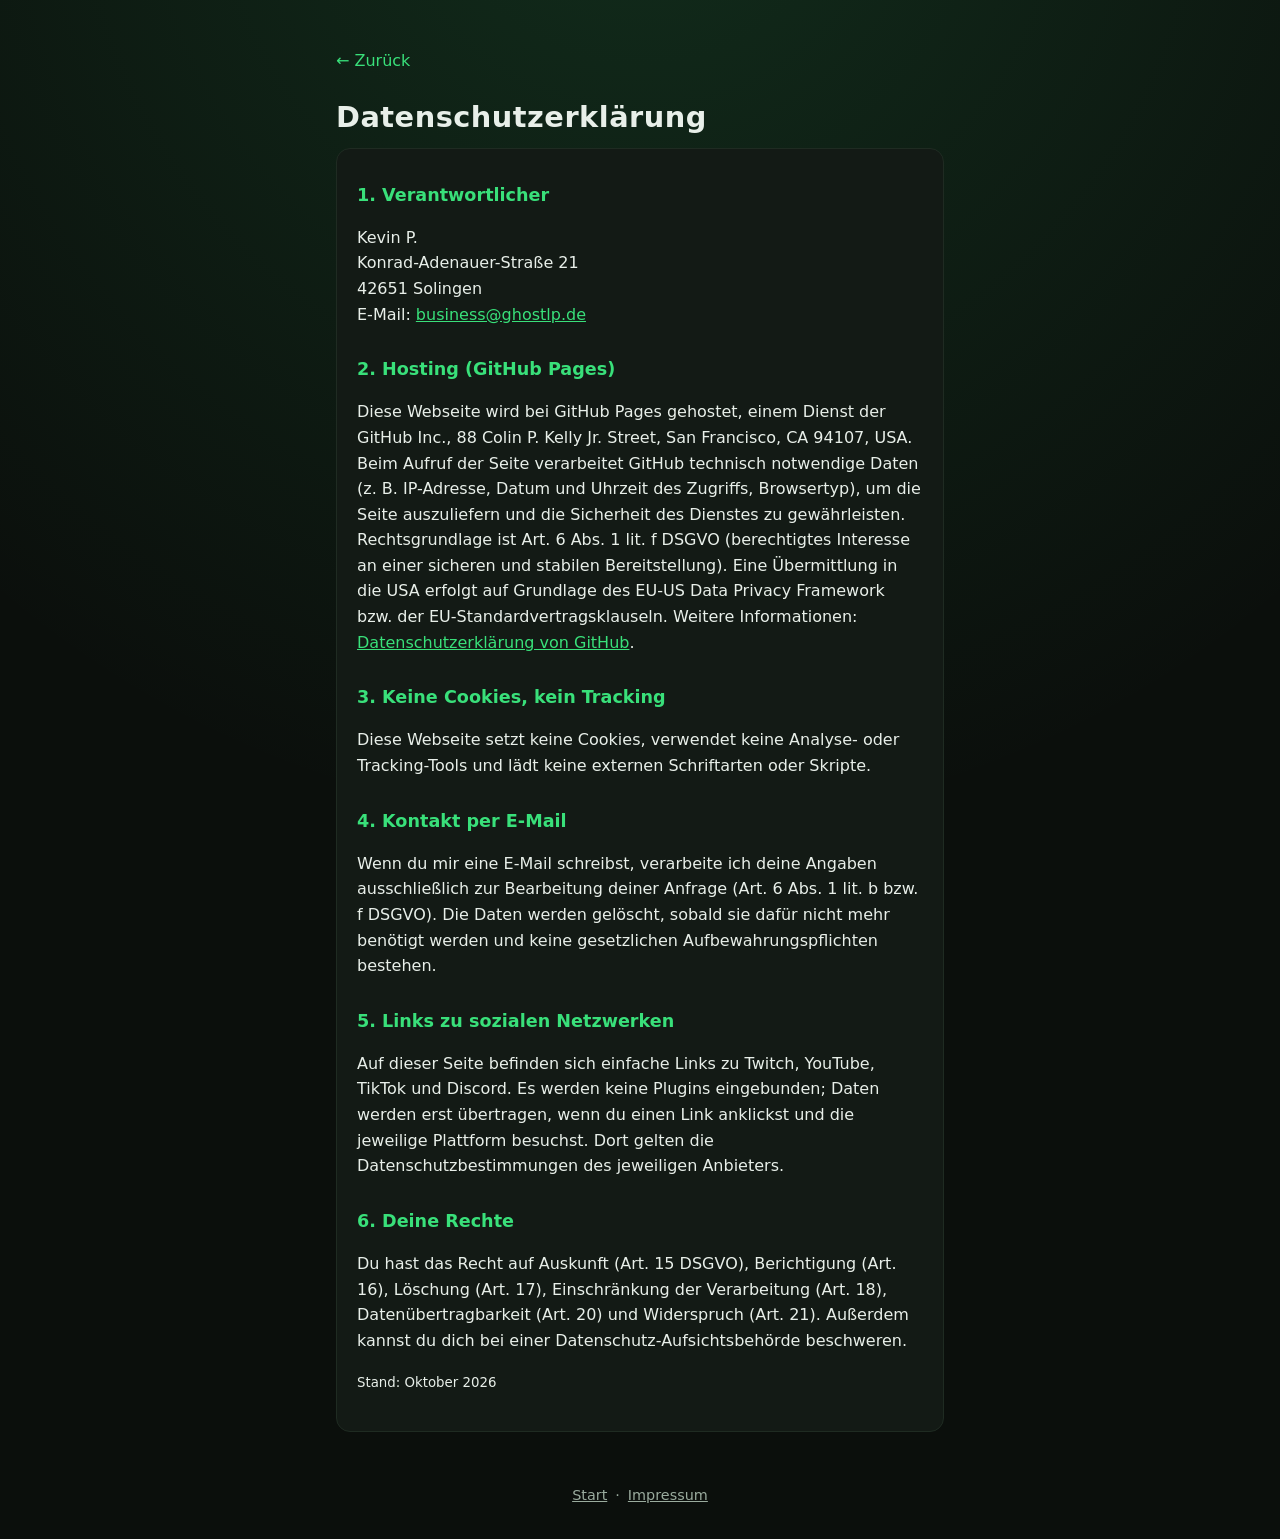
==== datenschutz.html @ 59d4b1ac "Webseite mit Impressum und Datenschutz" ====
<!doctype html>
<html lang="de">
<head>
  <meta charset="utf-8">
  <meta name="viewport" content="width=device-width, initial-scale=1">
  <title>Datenschutz – ghostlp16</title>
  <meta name="robots" content="noindex">
  <link rel="stylesheet" href="style.css">
</head>
<body>
  <main class="legal">
    <a class="back" href="index.html">← Zurück</a>
    <h1>Datenschutzerklärung</h1>
    <div class="box">
      <h2>1. Verantwortlicher</h2>
      <p>
        Kevin P.<br>
        Konrad-Adenauer-Straße 21<br>
        42651 Solingen<br>
        E-Mail: <a href="mailto:business@ghostlp.de">business@ghostlp.de</a>
      </p>

      <h2>2. Hosting (GitHub Pages)</h2>
      <p>Diese Webseite wird bei GitHub Pages gehostet, einem Dienst der GitHub Inc., 88 Colin P. Kelly Jr. Street, San Francisco, CA 94107, USA. Beim Aufruf der Seite verarbeitet GitHub technisch notwendige Daten (z. B. IP-Adresse, Datum und Uhrzeit des Zugriffs, Browsertyp), um die Seite auszuliefern und die Sicherheit des Dienstes zu gewährleisten. Rechtsgrundlage ist Art. 6 Abs. 1 lit. f DSGVO (berechtigtes Interesse an einer sicheren und stabilen Bereitstellung). Eine Übermittlung in die USA erfolgt auf Grundlage des EU-US Data Privacy Framework bzw. der EU-Standardvertragsklauseln. Weitere Informationen: <a href="https://docs.github.com/de/site-policy/privacy-policies/github-general-privacy-statement" target="_blank" rel="noopener">Datenschutzerklärung von GitHub</a>.</p>

      <h2>3. Keine Cookies, kein Tracking</h2>
      <p>Diese Webseite setzt keine Cookies, verwendet keine Analyse- oder Tracking-Tools und lädt keine externen Schriftarten oder Skripte.</p>

      <h2>4. Kontakt per E-Mail</h2>
      <p>Wenn du mir eine E-Mail schreibst, verarbeite ich deine Angaben ausschließlich zur Bearbeitung deiner Anfrage (Art. 6 Abs. 1 lit. b bzw. f DSGVO). Die Daten werden gelöscht, sobald sie dafür nicht mehr benötigt werden und keine gesetzlichen Aufbewahrungspflichten bestehen.</p>

      <h2>5. Links zu sozialen Netzwerken</h2>
      <p>Auf dieser Seite befinden sich einfache Links zu Twitch, YouTube, TikTok und Discord. Es werden keine Plugins eingebunden; Daten werden erst übertragen, wenn du einen Link anklickst und die jeweilige Plattform besuchst. Dort gelten die Datenschutzbestimmungen des jeweiligen Anbieters.</p>

      <h2>6. Deine Rechte</h2>
      <p>Du hast das Recht auf Auskunft (Art. 15 DSGVO), Berichtigung (Art. 16), Löschung (Art. 17), Einschränkung der Verarbeitung (Art. 18), Datenübertragbarkeit (Art. 20) und Widerspruch (Art. 21). Außerdem kannst du dich bei einer Datenschutz-Aufsichtsbehörde beschweren.</p>

      <p><small>Stand: Oktober 2026</small></p>
    </div>
  </main>
  <footer>
    <a href="index.html">Start</a>·<a href="impressum.html">Impressum</a>
  </footer>
</body>
</html>
---- style.css ----
:root {
  --bg: #0b0f0c;
  --card: #131a15;
  --line: #1f2b22;
  --text: #e8efe9;
  --muted: #9aab9e;
  --accent: #39e07a;
  --accent-dark: #1c7a41;
}
* { box-sizing: border-box; }
html, body { margin: 0; }
body {
  background: var(--bg);
  background-image: radial-gradient(circle at 50% -10%, rgba(57, 224, 122, .14), transparent 55%);
  color: var(--text);
  font: 16px/1.6 system-ui, -apple-system, "Segoe UI", Roboto, Arial, sans-serif;
  min-height: 100vh;
  display: flex;
  flex-direction: column;
}
a { color: var(--accent); }
main { width: 100%; max-width: 640px; margin: 0 auto; padding: 48px 16px 32px; flex: 1; }

.hero { text-align: center; margin-bottom: 32px; }
.logo {
  width: 96px; height: 96px; margin: 0 auto 16px; border-radius: 50%;
  display: grid; place-items: center;
  background: linear-gradient(145deg, var(--accent), var(--accent-dark));
  color: #06140b; font-weight: 900; font-size: 40px; letter-spacing: -1px;
  box-shadow: 0 0 40px rgba(57, 224, 122, .35);
}
h1 { margin: 0; font-size: 2rem; letter-spacing: .5px; }
.tagline { margin: 6px 0 0; color: var(--muted); }

.links { display: grid; gap: 12px; }
.links a {
  display: flex; align-items: center; gap: 14px;
  padding: 16px 18px; border-radius: 14px;
  background: var(--card); border: 1px solid var(--line);
  color: var(--text); text-decoration: none; font-weight: 600;
  transition: transform .15s, border-color .15s;
}
.links a:hover { transform: translateY(-2px); border-color: var(--accent); }
.links .ico { font-size: 1.4rem; width: 28px; text-align: center; }
.links .sub { display: block; font-weight: 400; font-size: .85rem; color: var(--muted); }

.legal h1 { font-size: 1.8rem; margin-bottom: 8px; }
.legal h2 { font-size: 1.1rem; margin: 28px 0 6px; color: var(--accent); }
.legal p, .legal li { color: var(--text); }
.legal .box { background: var(--card); border: 1px solid var(--line); border-radius: 14px; padding: 4px 20px 20px; }
.back { display: inline-block; margin-bottom: 20px; text-decoration: none; }

footer { text-align: center; padding: 20px 16px 32px; color: var(--muted); font-size: .9rem; }
footer a { color: var(--muted); margin: 0 8px; }
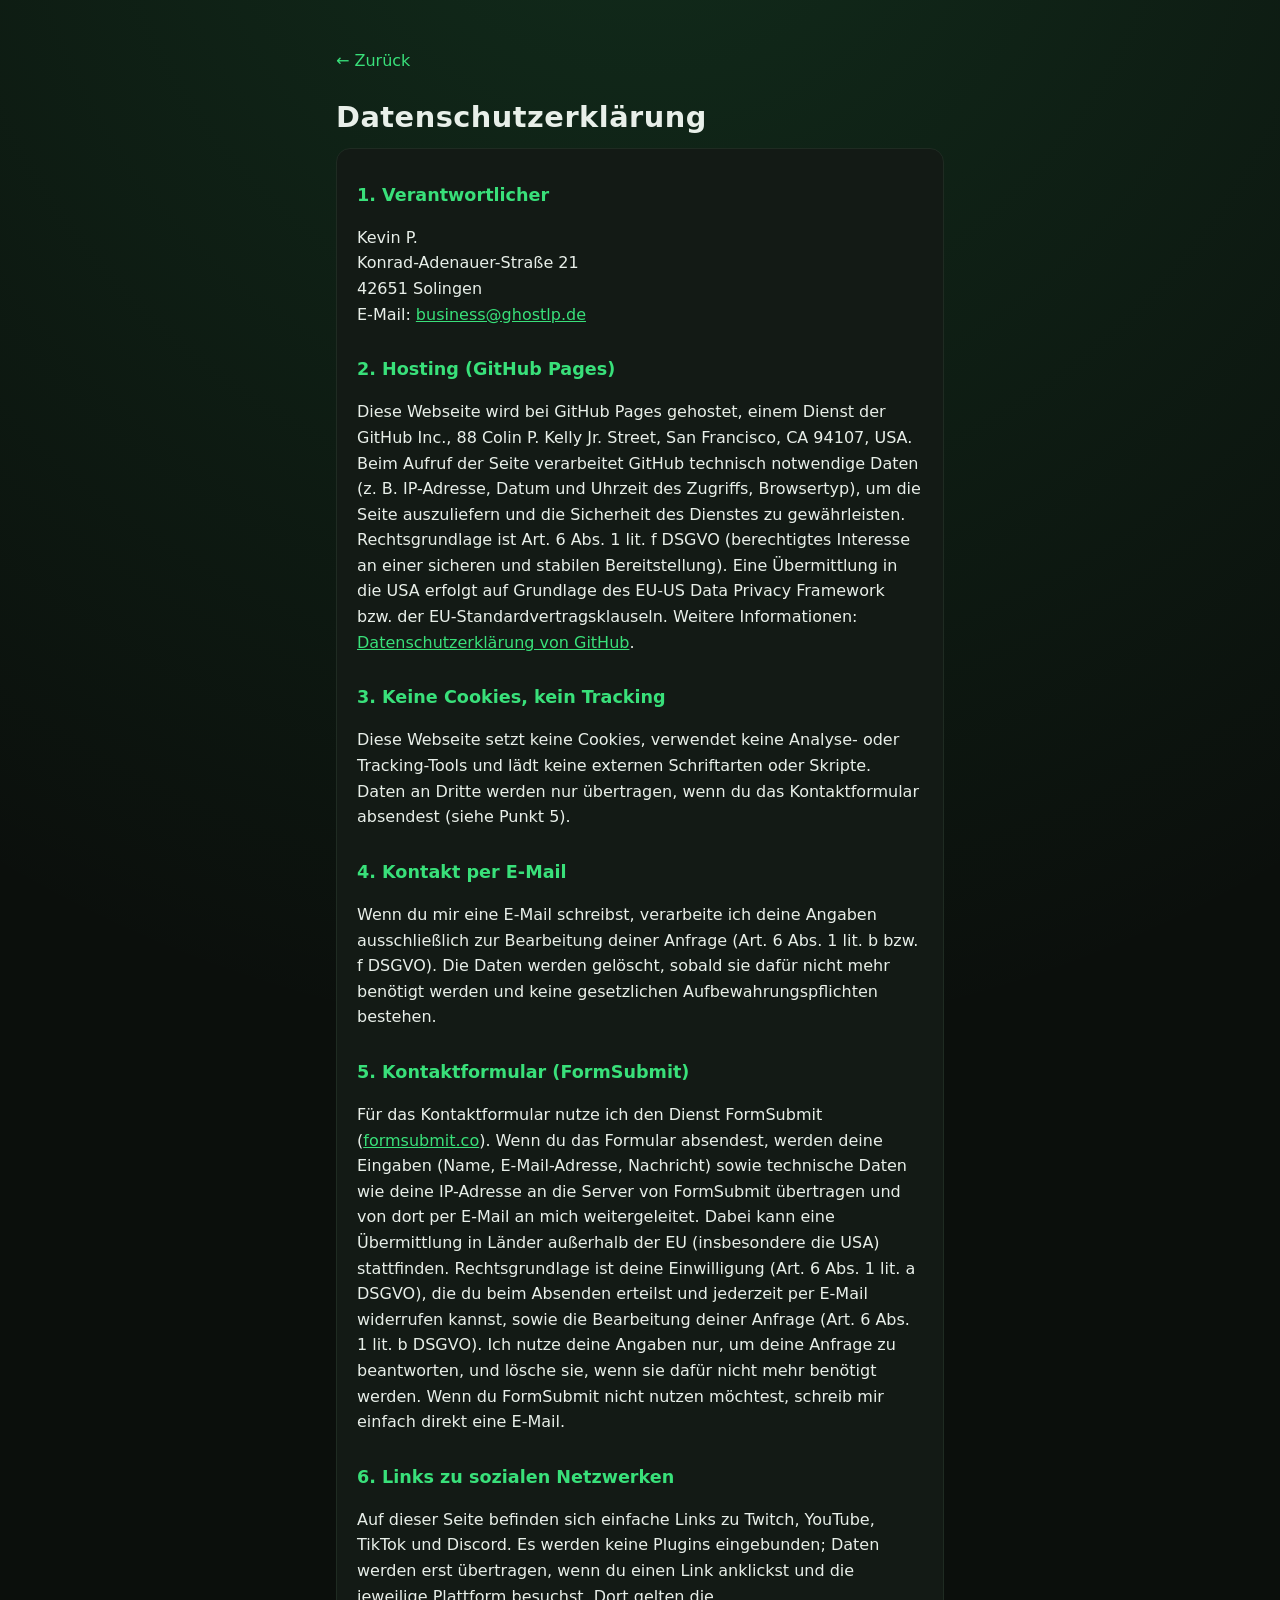
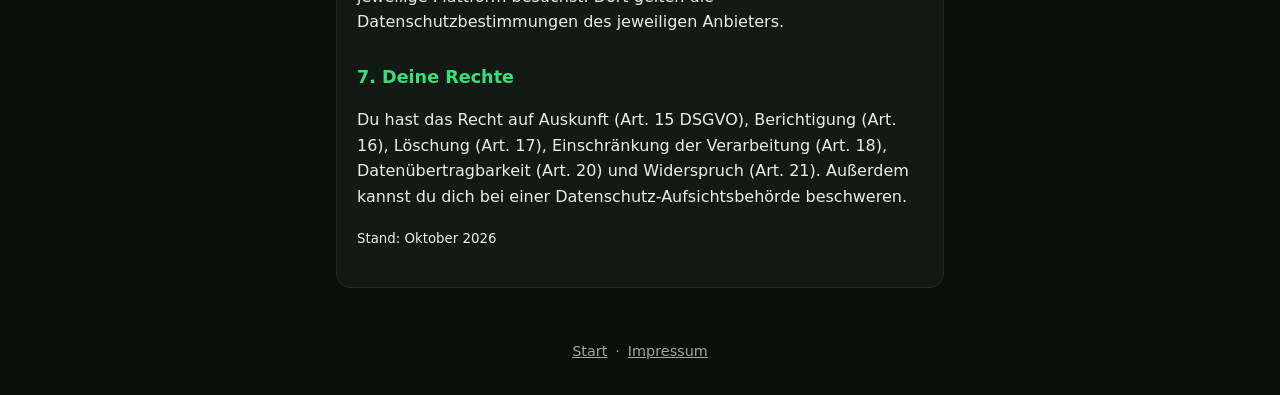
==== commit 7b6ebf34: "Kontaktformular als zweiter Kontaktweg" ====
--- a/datenschutz.html
+++ b/datenschutz.html
@@ -24,15 +24,18 @@
       <p>Diese Webseite wird bei GitHub Pages gehostet, einem Dienst der GitHub Inc., 88 Colin P. Kelly Jr. Street, San Francisco, CA 94107, USA. Beim Aufruf der Seite verarbeitet GitHub technisch notwendige Daten (z. B. IP-Adresse, Datum und Uhrzeit des Zugriffs, Browsertyp), um die Seite auszuliefern und die Sicherheit des Dienstes zu gewährleisten. Rechtsgrundlage ist Art. 6 Abs. 1 lit. f DSGVO (berechtigtes Interesse an einer sicheren und stabilen Bereitstellung). Eine Übermittlung in die USA erfolgt auf Grundlage des EU-US Data Privacy Framework bzw. der EU-Standardvertragsklauseln. Weitere Informationen: <a href="https://docs.github.com/de/site-policy/privacy-policies/github-general-privacy-statement" target="_blank" rel="noopener">Datenschutzerklärung von GitHub</a>.</p>
 
       <h2>3. Keine Cookies, kein Tracking</h2>
-      <p>Diese Webseite setzt keine Cookies, verwendet keine Analyse- oder Tracking-Tools und lädt keine externen Schriftarten oder Skripte.</p>
+      <p>Diese Webseite setzt keine Cookies, verwendet keine Analyse- oder Tracking-Tools und lädt keine externen Schriftarten oder Skripte. Daten an Dritte werden nur übertragen, wenn du das Kontaktformular absendest (siehe Punkt 5).</p>
 
       <h2>4. Kontakt per E-Mail</h2>
       <p>Wenn du mir eine E-Mail schreibst, verarbeite ich deine Angaben ausschließlich zur Bearbeitung deiner Anfrage (Art. 6 Abs. 1 lit. b bzw. f DSGVO). Die Daten werden gelöscht, sobald sie dafür nicht mehr benötigt werden und keine gesetzlichen Aufbewahrungspflichten bestehen.</p>
 
-      <h2>5. Links zu sozialen Netzwerken</h2>
+      <h2>5. Kontaktformular (FormSubmit)</h2>
+      <p>Für das Kontaktformular nutze ich den Dienst FormSubmit (<a href="https://formsubmit.co" target="_blank" rel="noopener">formsubmit.co</a>). Wenn du das Formular absendest, werden deine Eingaben (Name, E-Mail-Adresse, Nachricht) sowie technische Daten wie deine IP-Adresse an die Server von FormSubmit übertragen und von dort per E-Mail an mich weitergeleitet. Dabei kann eine Übermittlung in Länder außerhalb der EU (insbesondere die USA) stattfinden. Rechtsgrundlage ist deine Einwilligung (Art. 6 Abs. 1 lit. a DSGVO), die du beim Absenden erteilst und jederzeit per E-Mail widerrufen kannst, sowie die Bearbeitung deiner Anfrage (Art. 6 Abs. 1 lit. b DSGVO). Ich nutze deine Angaben nur, um deine Anfrage zu beantworten, und lösche sie, wenn sie dafür nicht mehr benötigt werden. Wenn du FormSubmit nicht nutzen möchtest, schreib mir einfach direkt eine E-Mail.</p>
+
+      <h2>6. Links zu sozialen Netzwerken</h2>
       <p>Auf dieser Seite befinden sich einfache Links zu Twitch, YouTube, TikTok und Discord. Es werden keine Plugins eingebunden; Daten werden erst übertragen, wenn du einen Link anklickst und die jeweilige Plattform besuchst. Dort gelten die Datenschutzbestimmungen des jeweiligen Anbieters.</p>
 
-      <h2>6. Deine Rechte</h2>
+      <h2>7. Deine Rechte</h2>
       <p>Du hast das Recht auf Auskunft (Art. 15 DSGVO), Berichtigung (Art. 16), Löschung (Art. 17), Einschränkung der Verarbeitung (Art. 18), Datenübertragbarkeit (Art. 20) und Widerspruch (Art. 21). Außerdem kannst du dich bei einer Datenschutz-Aufsichtsbehörde beschweren.</p>
 
       <p><small>Stand: Oktober 2026</small></p>
--- a/style.css
+++ b/style.css
@@ -50,5 +50,21 @@
 .legal .box { background: var(--card); border: 1px solid var(--line); border-radius: 14px; padding: 4px 20px 20px; }
 .back { display: inline-block; margin-bottom: 20px; text-decoration: none; }
 
+.contact { display: grid; gap: 14px; margin-top: 16px; }
+.contact label { display: grid; gap: 6px; font-weight: 600; }
+.contact input, .contact textarea {
+  font: inherit; color: var(--text); background: var(--bg);
+  border: 1px solid var(--line); border-radius: 10px; padding: 10px 12px;
+}
+.contact input:focus, .contact textarea:focus { outline: none; border-color: var(--accent); }
+.contact .check { display: flex; gap: 10px; align-items: flex-start; font-weight: 400; font-size: .9rem; color: var(--muted); }
+.contact .check input { margin-top: 4px; }
+.contact button {
+  font: inherit; font-weight: 700; cursor: pointer; padding: 12px; border: 0; border-radius: 10px;
+  background: var(--accent); color: #06140b;
+}
+.contact button:hover { filter: brightness(1.1); }
+.contact .hp { display: none; }
+
 footer { text-align: center; padding: 20px 16px 32px; color: var(--muted); font-size: .9rem; }
 footer a { color: var(--muted); margin: 0 8px; }
